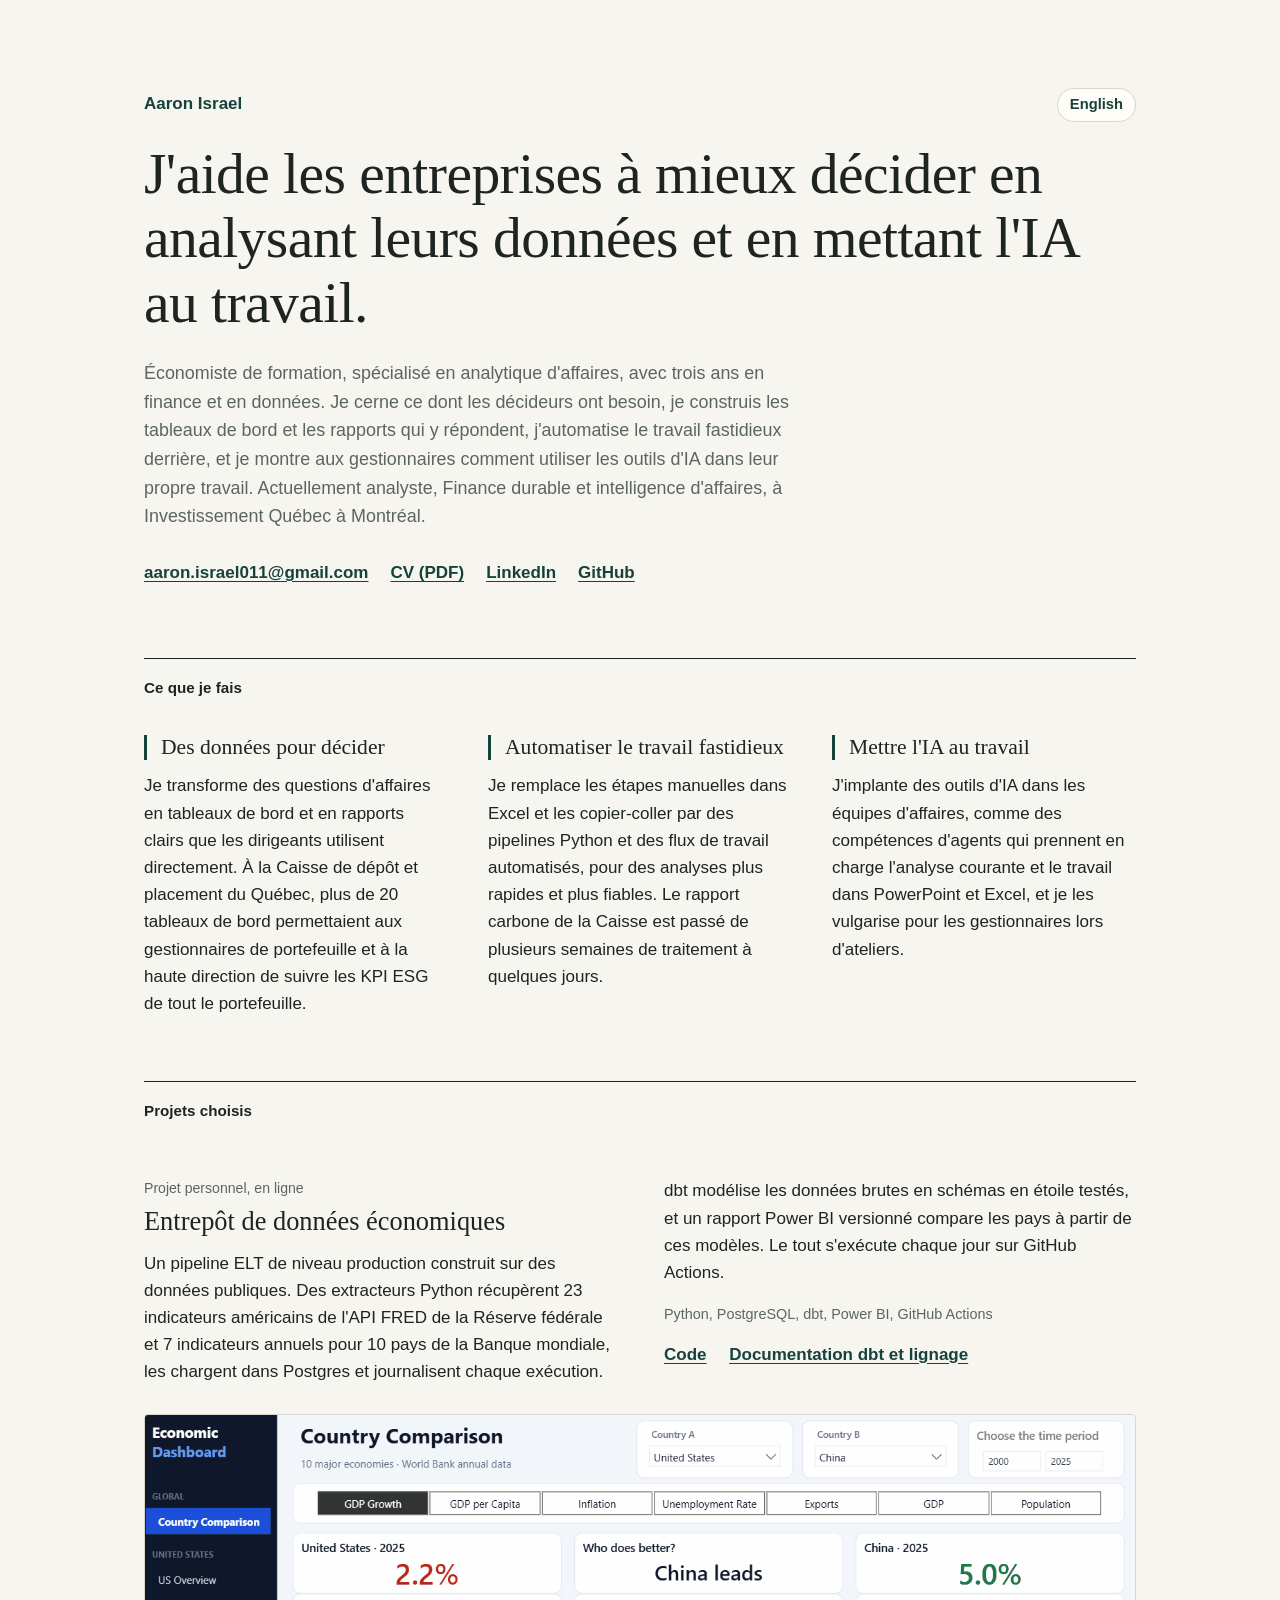
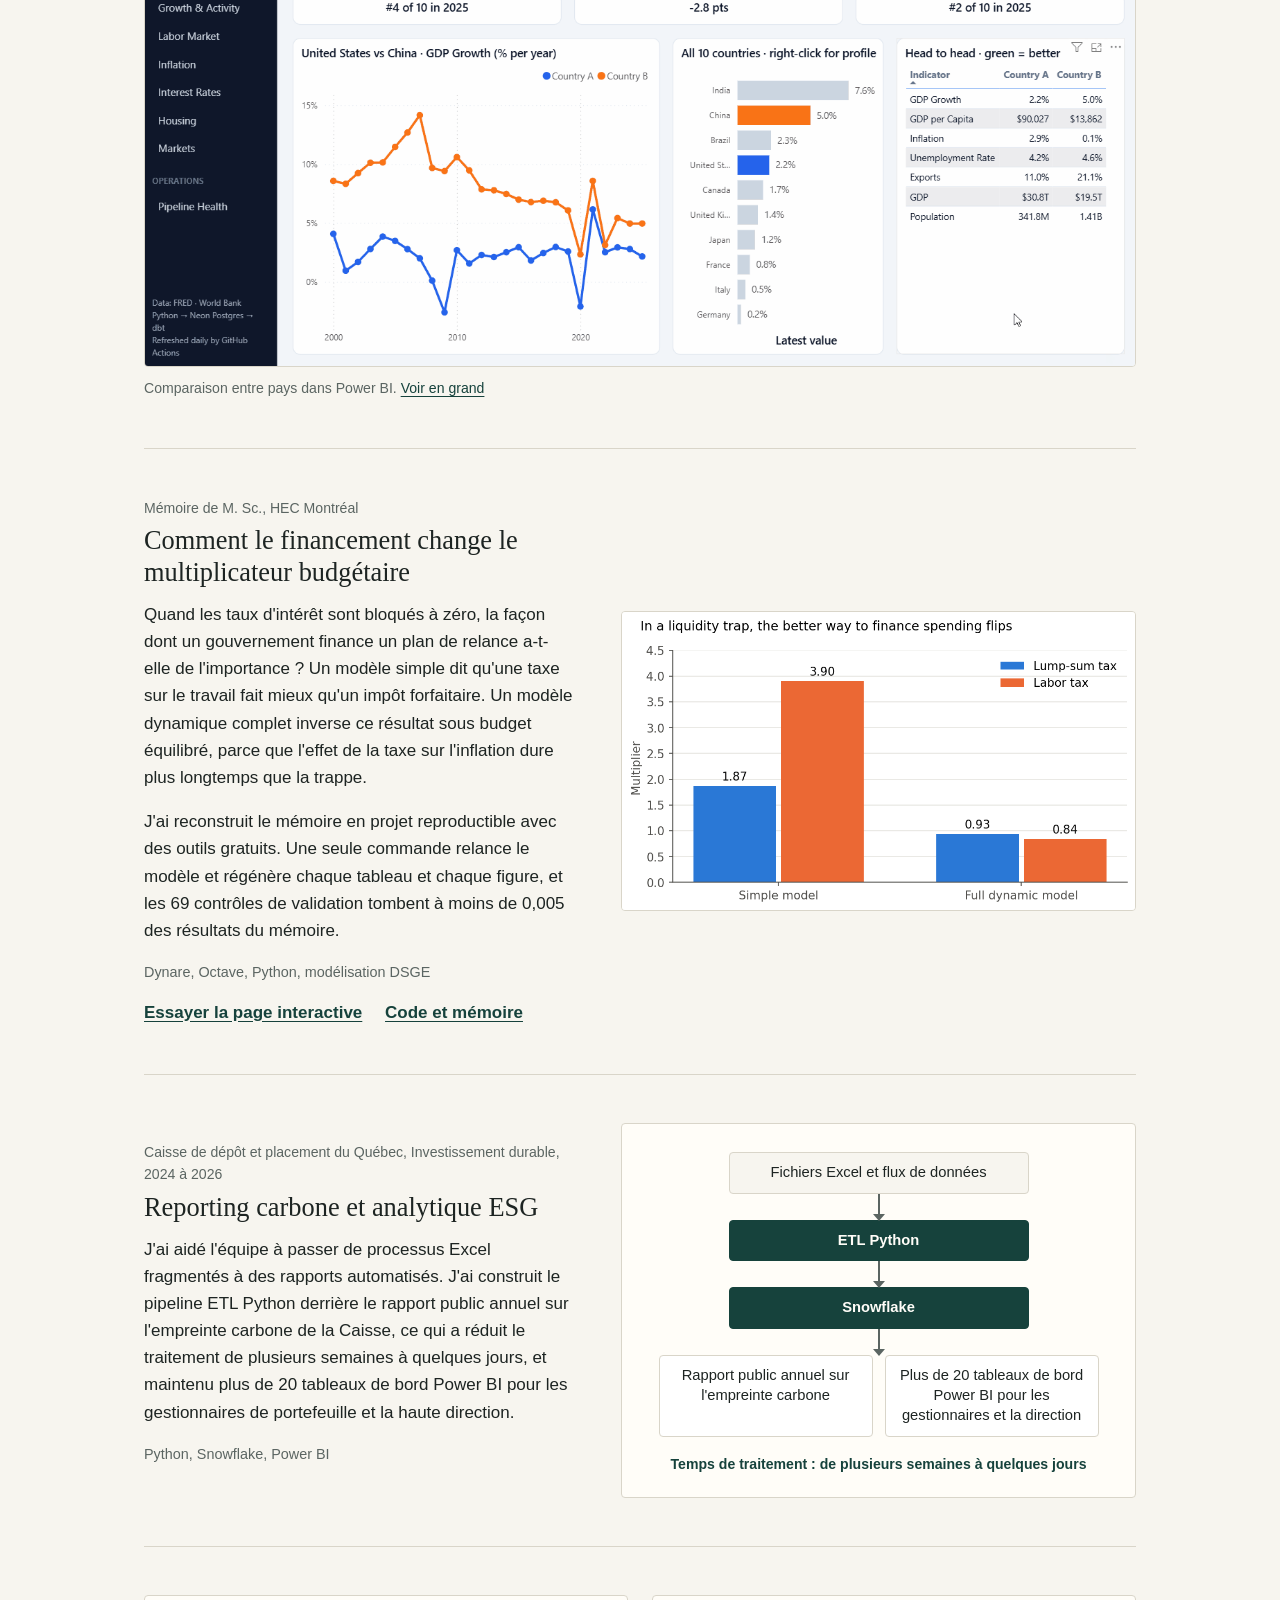
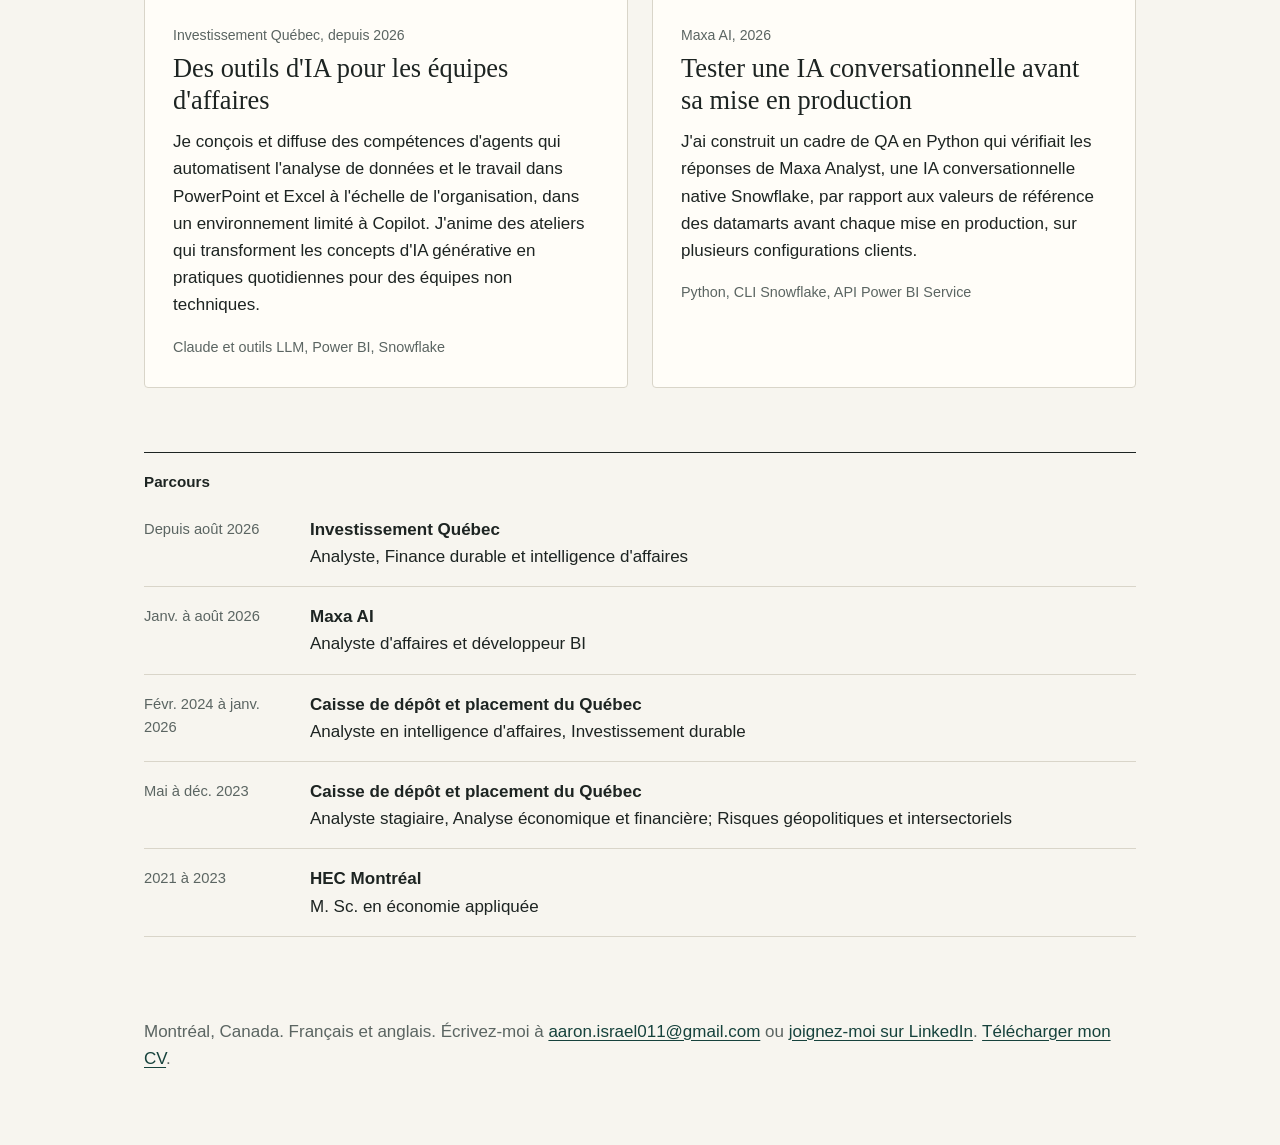
==== fr/index.html @ b69c8739 "Reposition site and apply portfolio feedback - New headline: better business decisions through data " ====
<!DOCTYPE html>
<html lang="fr-CA">
<head>
<meta charset="utf-8">
<meta name="viewport" content="width=device-width, initial-scale=1">
<title>Aaron Israel | Intelligence d'affaires, données et IA</title>
<meta name="description" content="J'aide les entreprises à mieux décider en analysant leurs données et en mettant l'IA au travail. Spécialiste en analytique d'affaires et économiste à Montréal.">
<link rel="canonical" href="https://aaron-analogical.github.io/fr/">
<link rel="alternate" hreflang="en" href="https://aaron-analogical.github.io/">
<link rel="alternate" hreflang="fr" href="https://aaron-analogical.github.io/fr/">
<link rel="icon" href="../favicon.svg" type="image/svg+xml">
<link rel="apple-touch-icon" href="../img/apple-touch-icon.png">
<meta property="og:type" content="website">
<meta property="og:url" content="https://aaron-analogical.github.io/fr/">
<meta property="og:title" content="Aaron Israel | Intelligence d'affaires, données et IA">
<meta property="og:description" content="J'aide les entreprises à mieux décider en analysant leurs données et en mettant l'IA au travail. Analytique d'affaires, automatisation et IA concrète, à Montréal.">
<meta property="og:image" content="https://aaron-analogical.github.io/img/og-image-fr.png">
<meta property="og:image:width" content="1200">
<meta property="og:image:height" content="630">
<meta property="og:locale" content="fr_CA">
<meta property="og:locale:alternate" content="en_CA">
<meta name="twitter:card" content="summary_large_image">
<link rel="stylesheet" href="../style.css">
</head>
<body>
<header class="hero wrap">
  <div class="topline">
    <p class="eyebrow">Aaron Israel</p>
    <a class="lang" href="../" hreflang="en" lang="en">English</a>
  </div>
  <h1>J'aide les entreprises à mieux décider en analysant leurs données et en mettant l'IA au travail.</h1>
  <p class="lede">Économiste de formation, spécialisé en analytique d'affaires, avec trois ans en finance et en données. Je cerne ce dont les décideurs ont besoin, je construis les tableaux de bord et les rapports qui y répondent, j'automatise le travail fastidieux derrière, et je montre aux gestionnaires comment utiliser les outils d'IA dans leur propre travail. Actuellement analyste, Finance durable et intelligence d'affaires, à Investissement Québec à Montréal.</p>
  <nav class="links" aria-label="Contact">
    <a href="mailto:aaron.israel011@gmail.com">aaron.israel011@gmail.com</a>
    <a href="../cv/Aaron_Israel_CV.pdf">CV (PDF)</a>
    <a href="https://www.linkedin.com/in/aaron-israel-89758313b">LinkedIn</a>
    <a href="https://github.com/Aaron-analogical">GitHub</a>
  </nav>
</header>

<main>
  <section class="wrap" aria-labelledby="offer">
    <h2 id="offer">Ce que je fais</h2>
    <div class="pillars">
      <div class="pillar">
        <h3>Des données pour décider</h3>
        <p>Je transforme des questions d'affaires en tableaux de bord et en rapports clairs que les dirigeants utilisent directement. À la Caisse de dépôt et placement du Québec, plus de 20 tableaux de bord permettaient aux gestionnaires de portefeuille et à la haute direction de suivre les KPI ESG de tout le portefeuille.</p>
      </div>
      <div class="pillar">
        <h3>Automatiser le travail fastidieux</h3>
        <p>Je remplace les étapes manuelles dans Excel et les copier-coller par des pipelines Python et des flux de travail automatisés, pour des analyses plus rapides et plus fiables. Le rapport carbone de la Caisse est passé de plusieurs semaines de traitement à quelques jours.</p>
      </div>
      <div class="pillar">
        <h3>Mettre l'IA au travail</h3>
        <p>J'implante des outils d'IA dans les équipes d'affaires, comme des compétences d'agents qui prennent en charge l'analyse courante et le travail dans PowerPoint et Excel, et je les vulgarise pour les gestionnaires lors d'ateliers.</p>
      </div>
    </div>
  </section>

  <section class="wrap" aria-labelledby="work">
    <h2 id="work">Projets choisis</h2>

    <article class="project wide">
      <div class="project-text">
        <div>
          <p class="kind">Projet personnel, en ligne</p>
          <h3>Entrepôt de données économiques</h3>
          <p>Un pipeline ELT de niveau production construit sur des données publiques. Des extracteurs Python récupèrent 23 indicateurs américains de l'API FRED de la Réserve fédérale et 7 indicateurs annuels pour 10 pays de la Banque mondiale, les chargent dans Postgres et journalisent chaque exécution.</p>
        </div>
        <div>
          <p>dbt modélise les données brutes en schémas en étoile testés, et un rapport Power BI versionné compare les pays à partir de ces modèles. Le tout s'exécute chaque jour sur GitHub Actions.</p>
          <p class="stack">Python, PostgreSQL, dbt, Power BI, GitHub Actions</p>
          <p class="actions"><a href="https://github.com/Aaron-analogical/economic-dashboard">Code</a> <a href="https://aaron-analogical.github.io/economic-dashboard/">Documentation dbt et lignage</a></p>
        </div>
      </div>
      <figure>
        <a href="../img/dashboard-demo.gif" class="zoom"><img src="../img/dashboard-demo.gif" alt="Rapport Power BI de comparaison entre pays : choisir deux pays et un indicateur met à jour les cartes, la tendance et le classement." loading="lazy" width="1428" height="796"></a>
        <figcaption>Comparaison entre pays dans Power BI. <a href="../img/dashboard-demo.gif">Voir en grand</a></figcaption>
      </figure>
    </article>

    <article class="project">
      <div class="project-text">
        <p class="kind">Mémoire de M. Sc., HEC Montréal</p>
        <h3>Comment le financement change le multiplicateur budgétaire</h3>
        <p>Quand les taux d'intérêt sont bloqués à zéro, la façon dont un gouvernement finance un plan de relance a-t-elle de l'importance ? Un modèle simple dit qu'une taxe sur le travail fait mieux qu'un impôt forfaitaire. Un modèle dynamique complet inverse ce résultat sous budget équilibré, parce que l'effet de la taxe sur l'inflation dure plus longtemps que la trappe.</p>
        <p>J'ai reconstruit le mémoire en projet reproductible avec des outils gratuits. Une seule commande relance le modèle et régénère chaque tableau et chaque figure, et les 69 contrôles de validation tombent à moins de 0,005 des résultats du mémoire.</p>
        <p class="stack">Dynare, Octave, Python, modélisation DSGE</p>
        <p class="actions"><a href="https://aaron-analogical.github.io/fiscal-multiplier-liquidity-trap/">Essayer la page interactive</a> <a href="https://github.com/Aaron-analogical/fiscal-multiplier-liquidity-trap">Code et mémoire</a></p>
      </div>
      <figure>
        <img src="../img/multiplier-headline.png" alt="Graphique comparant les multiplicateurs avec impôt forfaitaire et taxe sur le travail en trappe à liquidité : la meilleure option s'inverse entre le modèle simple et le modèle complet." loading="lazy">
      </figure>
    </article>

    <article class="project">
      <div class="project-text">
        <p class="kind">Caisse de dépôt et placement du Québec, Investissement durable, 2024 à 2026</p>
        <h3>Reporting carbone et analytique ESG</h3>
        <p>J'ai aidé l'équipe à passer de processus Excel fragmentés à des rapports automatisés. J'ai construit le pipeline ETL Python derrière le rapport public annuel sur l'empreinte carbone de la Caisse, ce qui a réduit le traitement de plusieurs semaines à quelques jours, et maintenu plus de 20 tableaux de bord Power BI pour les gestionnaires de portefeuille et la haute direction.</p>
        <p class="stack">Python, Snowflake, Power BI</p>
      </div>
      <figure class="flow" aria-label="Schéma : des fichiers Excel et des flux de données passent par un ETL Python vers Snowflake, qui alimente le rapport annuel sur l'empreinte carbone et plus de 20 tableaux de bord Power BI.">
        <div class="step">Fichiers Excel et flux de données</div>
        <div class="arrow" aria-hidden="true"></div>
        <div class="step strong">ETL Python</div>
        <div class="arrow" aria-hidden="true"></div>
        <div class="step strong">Snowflake</div>
        <div class="arrow split" aria-hidden="true"></div>
        <div class="outputs">
          <div class="step out">Rapport public annuel sur l'empreinte carbone</div>
          <div class="step out">Plus de 20 tableaux de bord Power BI pour les gestionnaires et la direction</div>
        </div>
        <figcaption>Temps de traitement : de plusieurs semaines à quelques jours</figcaption>
      </figure>
    </article>

    <div class="pair">
      <article class="note">
        <p class="kind">Investissement Québec, depuis 2026</p>
        <h3>Des outils d'IA pour les équipes d'affaires</h3>
        <p>Je conçois et diffuse des compétences d'agents qui automatisent l'analyse de données et le travail dans PowerPoint et Excel à l'échelle de l'organisation, dans un environnement limité à Copilot. J'anime des ateliers qui transforment les concepts d'IA générative en pratiques quotidiennes pour des équipes non techniques.</p>
        <p class="stack">Claude et outils LLM, Power BI, Snowflake</p>
      </article>
      <article class="note">
        <p class="kind">Maxa AI, 2026</p>
        <h3>Tester une IA conversationnelle avant sa mise en production</h3>
        <p>J'ai construit un cadre de QA en Python qui vérifiait les réponses de Maxa Analyst, une IA conversationnelle native Snowflake, par rapport aux valeurs de référence des datamarts avant chaque mise en production, sur plusieurs configurations clients.</p>
        <p class="stack">Python, CLI Snowflake, API Power BI Service</p>
      </article>
    </div>
  </section>

  <section class="wrap" aria-labelledby="path">
    <h2 id="path">Parcours</h2>
    <ol class="timeline">
      <li><span>Depuis août 2026</span><div><strong>Investissement Québec</strong><br>Analyste, Finance durable et intelligence d'affaires</div></li>
      <li><span>Janv. à août 2026</span><div><strong>Maxa AI</strong><br>Analyste d'affaires et développeur BI</div></li>
      <li><span>Févr. 2024 à janv. 2026</span><div><strong>Caisse de dépôt et placement du Québec</strong><br>Analyste en intelligence d'affaires, Investissement durable</div></li>
      <li><span>Mai à déc. 2023</span><div><strong>Caisse de dépôt et placement du Québec</strong><br>Analyste stagiaire, Analyse économique et financière; Risques géopolitiques et intersectoriels</div></li>
      <li><span>2021 à 2023</span><div><strong>HEC Montréal</strong><br>M. Sc. en économie appliquée</div></li>
    </ol>
  </section>
</main>

<footer class="wrap">
  <p>Montréal, Canada. Français et anglais. Écrivez-moi à <a href="mailto:aaron.israel011@gmail.com">aaron.israel011@gmail.com</a> ou <a href="https://www.linkedin.com/in/aaron-israel-89758313b">joignez-moi sur LinkedIn</a>. <a href="../cv/Aaron_Israel_CV.pdf">Télécharger mon CV</a>.</p>
</footer>
</body>
</html>
---- style.css ----
:root {
  --paper: #f7f5ef;
  --ink: #1d2422;
  --muted: #5b6562;
  --line: #d9d5c9;
  --accent: #16423c;
  --card: #fffdf8;
  --serif: Georgia, "Times New Roman", serif;
  --sans: "Segoe UI", -apple-system, BlinkMacSystemFont, Roboto, "Helvetica Neue", Arial, sans-serif;
}

* { box-sizing: border-box; }

html { -webkit-text-size-adjust: 100%; }

body {
  margin: 0;
  background: var(--paper);
  color: var(--ink);
  font: 17px/1.6 var(--sans);
}

.wrap {
  max-width: 1040px;
  margin: 0 auto;
  padding: 0 24px;
}

a {
  color: var(--accent);
  text-underline-offset: 3px;
}

a:hover { text-decoration-thickness: 2px; }

a:focus-visible {
  outline: 2px solid var(--accent);
  outline-offset: 3px;
}

/* Hero */
.hero { padding-top: 88px; padding-bottom: 72px; }

.topline {
  display: flex;
  justify-content: space-between;
  align-items: baseline;
  gap: 16px;
  margin-bottom: 20px;
}

.eyebrow {
  margin: 0;
  font-weight: 600;
  color: var(--accent);
}

.lang {
  font-size: 0.92rem;
  font-weight: 600;
  padding: 4px 12px;
  border: 1px solid var(--line);
  border-radius: 999px;
  text-decoration: none;
  background: var(--card);
}

.lang:hover { border-color: var(--accent); }

h1 {
  max-width: 17em;
  margin: 0 0 24px;
  font: 400 clamp(2.2rem, 5.4vw, 3.6rem)/1.12 var(--serif);
  letter-spacing: -0.01em;
}

.lede {
  max-width: 38em;
  margin: 0 0 28px;
  font-size: 1.12rem;
  color: var(--muted);
}

.links {
  display: flex;
  flex-wrap: wrap;
  gap: 8px 22px;
}

.links a { font-weight: 600; }

/* Sections */
section.wrap { padding-bottom: 64px; }

h2 {
  margin: 0 0 8px;
  padding-top: 18px;
  border-top: 1px solid var(--ink);
  font: 600 0.95rem/1.4 var(--sans);
}

h3 {
  margin: 0 0 12px;
  font: 400 1.65rem/1.2 var(--serif);
}

.kind {
  margin: 0 0 6px;
  font-size: 0.88rem;
  color: var(--muted);
}

.stack {
  font-size: 0.9rem;
  color: var(--muted);
}

.actions a { margin-right: 18px; font-weight: 600; white-space: nowrap; }

/* What I do */
.pillars {
  display: grid;
  grid-template-columns: repeat(3, 1fr);
  gap: 40px;
  padding-top: 28px;
}

.pillar h3 {
  font-size: 1.35rem;
  padding-left: 14px;
  border-left: 3px solid var(--accent);
}

.pillar p { margin: 0; color: var(--ink); }

/* Projects */
.project {
  display: grid;
  grid-template-columns: 5fr 6fr;
  gap: 48px;
  align-items: center;
  padding: 48px 0;
  border-bottom: 1px solid var(--line);
}

.project p { margin-top: 0; }

.project .actions { margin-bottom: 0; }

figure { margin: 0; }

figure img {
  display: block;
  width: 100%;
  height: auto;
  border: 1px solid var(--line);
  border-radius: 4px;
  background: #fff;
}

figcaption {
  margin-top: 10px;
  font-size: 0.88rem;
  color: var(--muted);
}

/* Wide project: text above, full-width figure below */
.project.wide {
  grid-template-columns: 1fr;
  gap: 28px;
}

.project.wide .project-text {
  display: grid;
  grid-template-columns: 1fr 1fr;
  gap: 48px;
}

.project.wide .project-text p:last-child { margin-bottom: 0; }

.zoom { display: block; cursor: zoom-in; }

/* Pipeline diagram */
.flow {
  display: flex;
  flex-direction: column;
  align-items: center;
  padding: 28px 24px 22px;
  background: var(--card);
  border: 1px solid var(--line);
  border-radius: 4px;
}

.step {
  width: 100%;
  max-width: 300px;
  padding: 10px 14px;
  border: 1px solid var(--line);
  border-radius: 4px;
  background: var(--paper);
  text-align: center;
  font-size: 0.92rem;
  line-height: 1.35;
}

.step.strong {
  background: var(--accent);
  border-color: var(--accent);
  color: var(--card);
  font-weight: 600;
}

.arrow {
  position: relative;
  width: 2px;
  height: 26px;
  background: var(--muted);
}

.arrow::after {
  content: "";
  position: absolute;
  bottom: -1px;
  left: -5px;
  border: 6px solid transparent;
  border-top: 7px solid var(--muted);
  border-bottom: 0;
}

.outputs {
  display: grid;
  grid-template-columns: 1fr 1fr;
  gap: 12px;
  width: 100%;
  max-width: 440px;
}

.step.out { max-width: none; background: #fff; }

.flow figcaption {
  margin-top: 16px;
  font-weight: 600;
  color: var(--accent);
}

/* Experience notes */
.pair {
  display: grid;
  grid-template-columns: 1fr 1fr;
  gap: 24px;
  padding-top: 48px;
}

.note {
  padding: 28px;
  background: var(--card);
  border: 1px solid var(--line);
  border-radius: 4px;
}

.note p { margin-top: 0; }

.note .stack { margin-bottom: 0; }

/* Timeline */
.timeline {
  margin: 0;
  padding: 0;
  list-style: none;
}

.timeline li {
  display: grid;
  grid-template-columns: 150px 1fr;
  gap: 16px;
  padding: 16px 0;
  border-bottom: 1px solid var(--line);
}

.timeline span { color: var(--muted); font-size: 0.92rem; padding-top: 2px; }

footer.wrap {
  padding-bottom: 56px;
  color: var(--muted);
}

@media (max-width: 800px) {
  .hero { padding-top: 56px; padding-bottom: 48px; }
  .project { grid-template-columns: 1fr; gap: 24px; padding: 36px 0; }
  .project figure { order: -1; }
  .pillars { grid-template-columns: 1fr; gap: 28px; }
  .project.wide .project-text { grid-template-columns: 1fr; gap: 0; }
  .project.wide .project-text > div:first-child p:last-child { margin-bottom: 1em; }
  .pair { grid-template-columns: 1fr; padding-top: 36px; }
  .timeline li { grid-template-columns: 1fr; gap: 2px; }
}

@media (max-width: 480px) {
  .wrap { padding-left: 16px; padding-right: 16px; }
  .note { padding: 22px 18px; }
  .outputs { grid-template-columns: 1fr; }
  .links a[href^="mailto"] { overflow-wrap: anywhere; }
}
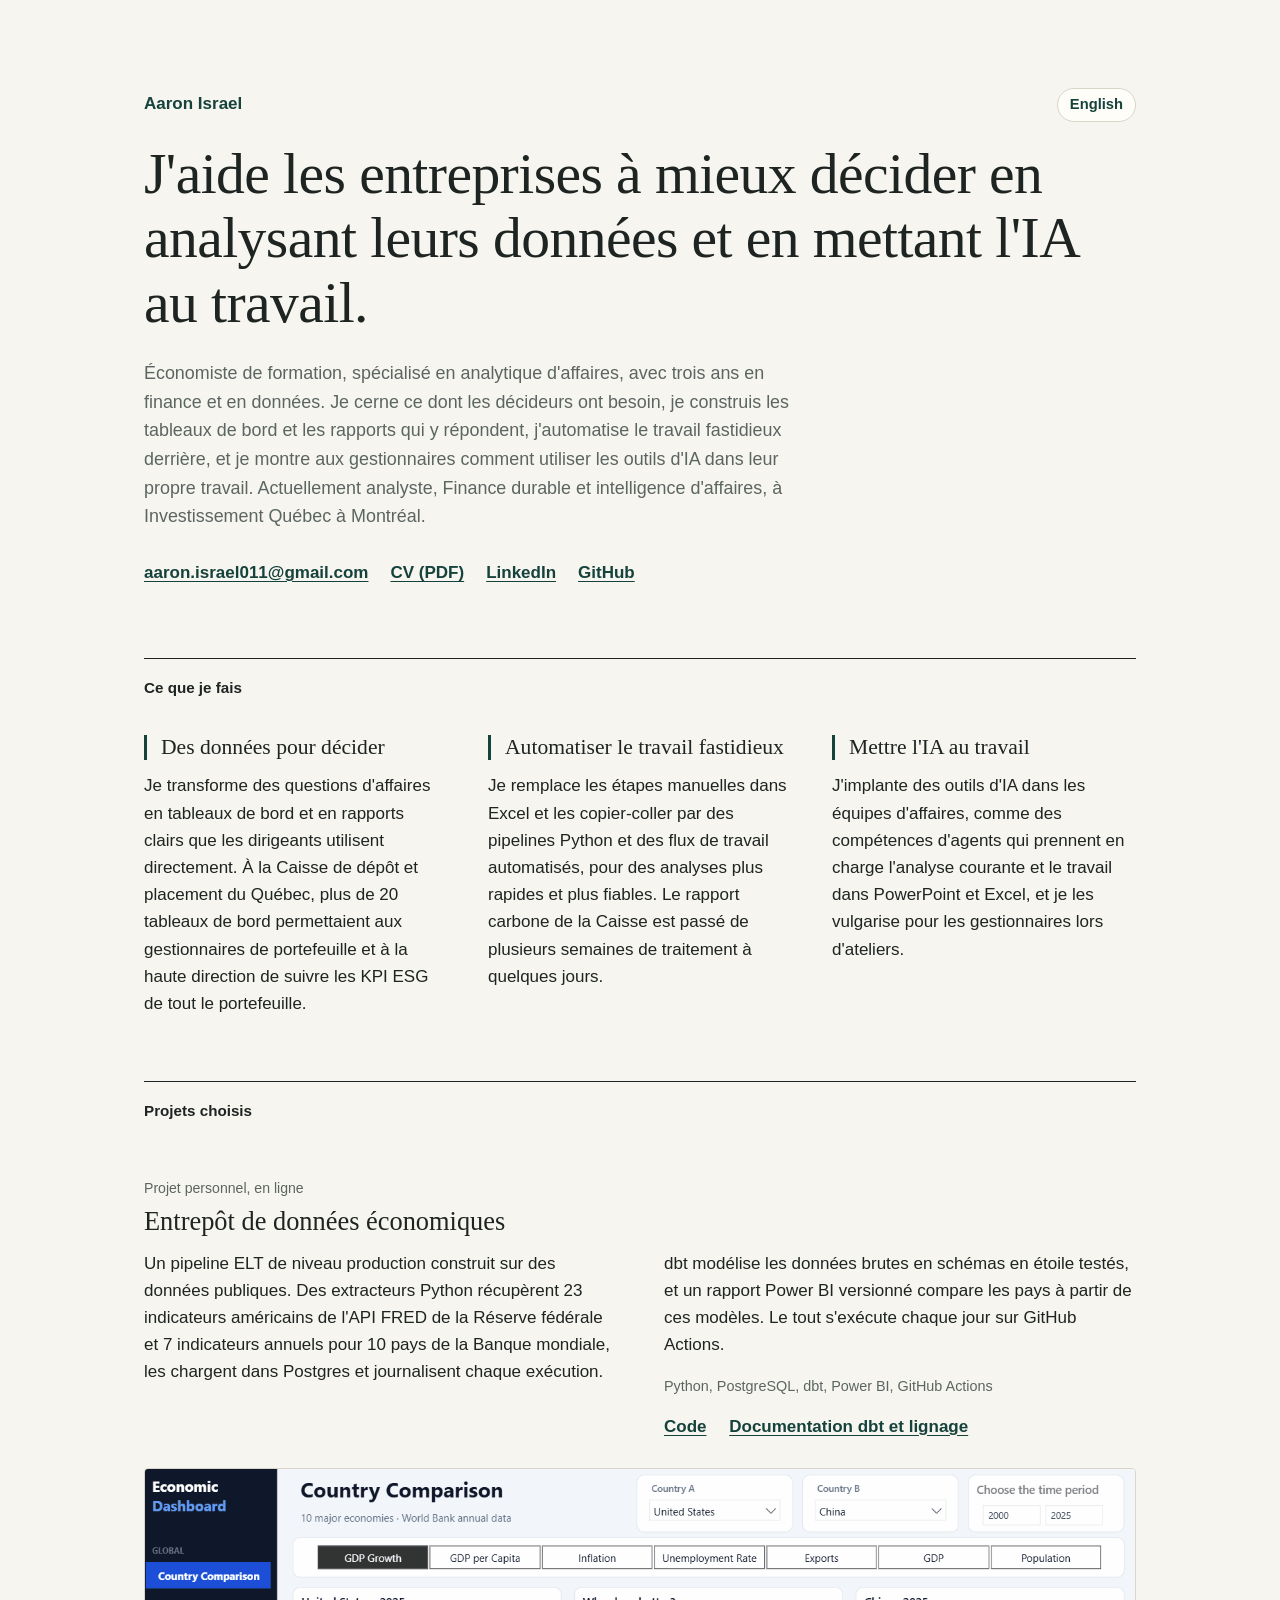
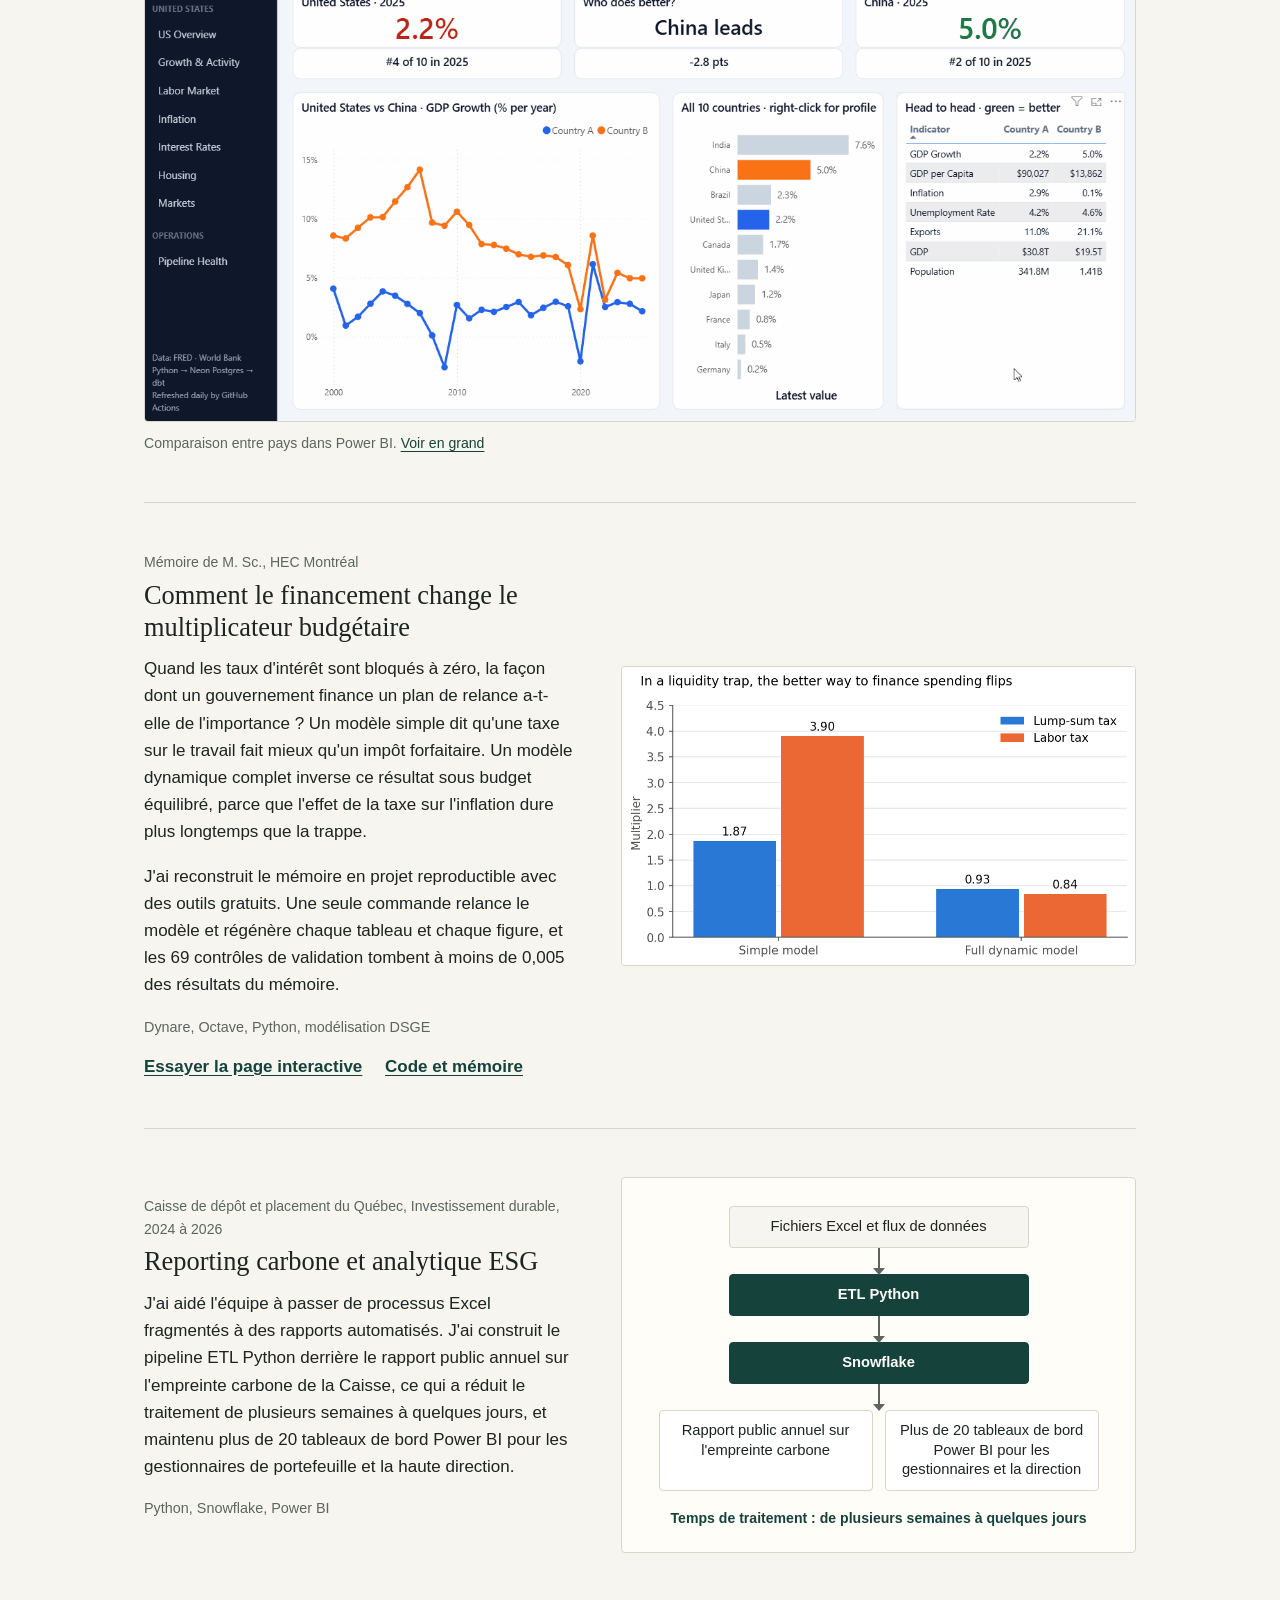
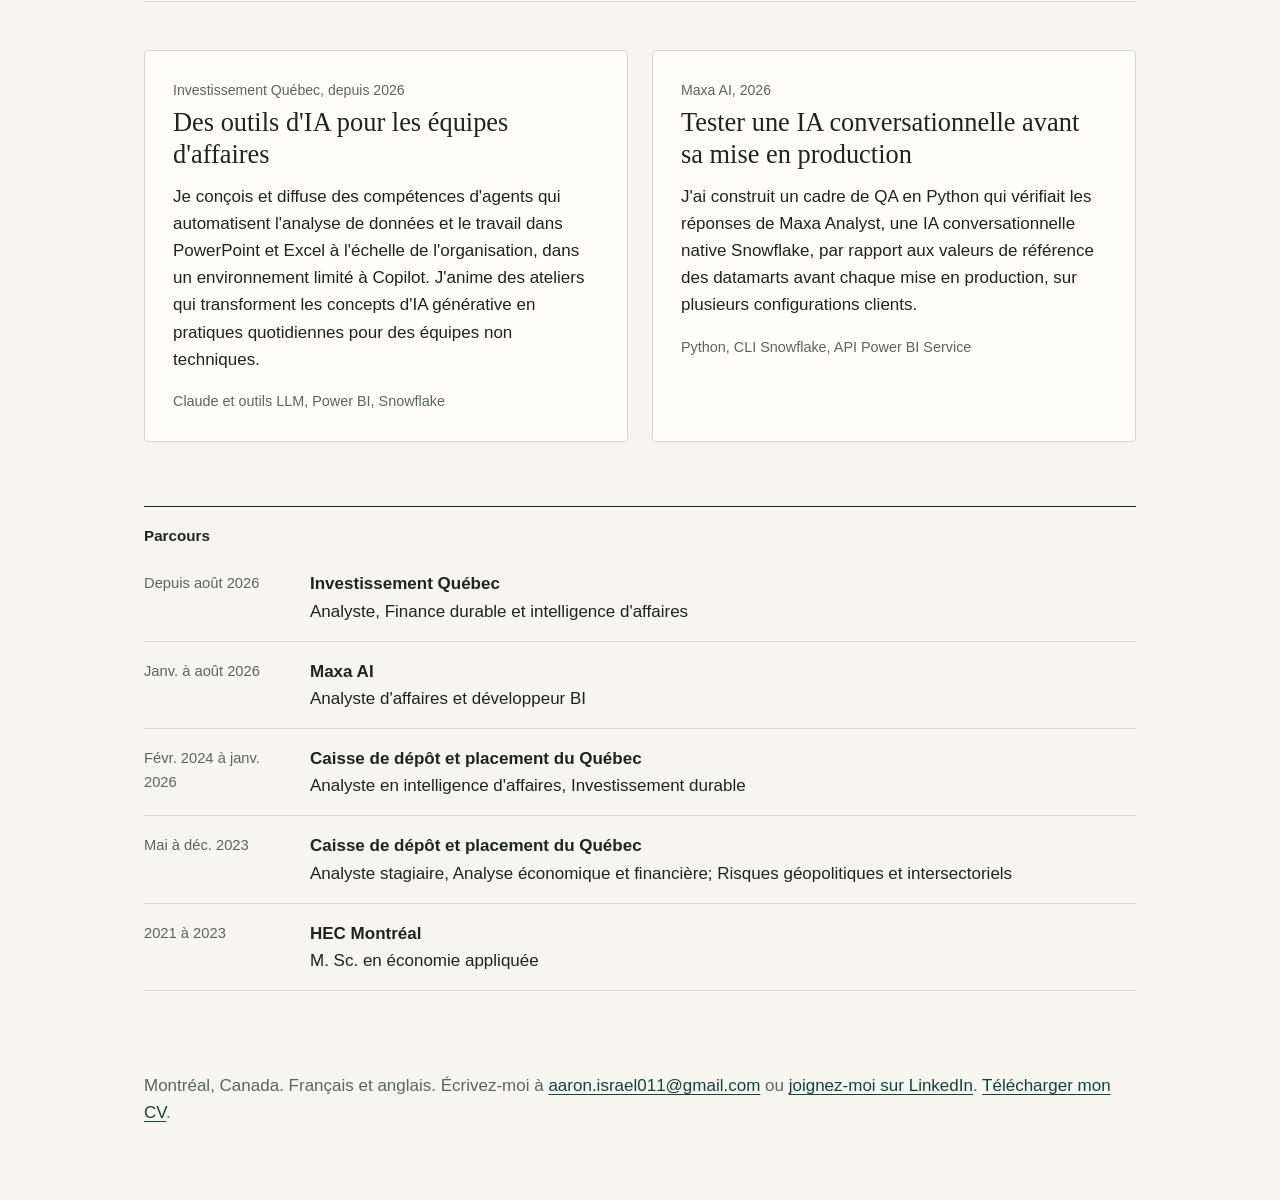
==== commit 49f68c78: "Align project card text columns under a shared title Co-Authored-By: Claude Opus 5.5 <noreply@anthro" ====
--- a/fr/index.html
+++ b/fr/index.html
@@ -62,9 +62,11 @@
 
     <article class="project wide">
       <div class="project-text">
-        <div>
+        <div class="project-head">
           <p class="kind">Projet personnel, en ligne</p>
           <h3>Entrepôt de données économiques</h3>
+        </div>
+        <div>
           <p>Un pipeline ELT de niveau production construit sur des données publiques. Des extracteurs Python récupèrent 23 indicateurs américains de l'API FRED de la Réserve fédérale et 7 indicateurs annuels pour 10 pays de la Banque mondiale, les chargent dans Postgres et journalisent chaque exécution.</p>
         </div>
         <div>
--- a/style.css
+++ b/style.css
@@ -173,8 +173,10 @@
 .project.wide .project-text {
   display: grid;
   grid-template-columns: 1fr 1fr;
-  gap: 48px;
-}
+  gap: 0 48px;
+}
+
+.project.wide .project-head { grid-column: 1 / -1; }
 
 .project.wide .project-text p:last-child { margin-bottom: 0; }
 
@@ -290,7 +292,7 @@
   .project figure { order: -1; }
   .pillars { grid-template-columns: 1fr; gap: 28px; }
   .project.wide .project-text { grid-template-columns: 1fr; gap: 0; }
-  .project.wide .project-text > div:first-child p:last-child { margin-bottom: 1em; }
+  .project.wide .project-text > div:nth-child(2) p:last-child { margin-bottom: 1em; }
   .pair { grid-template-columns: 1fr; padding-top: 36px; }
   .timeline li { grid-template-columns: 1fr; gap: 2px; }
 }
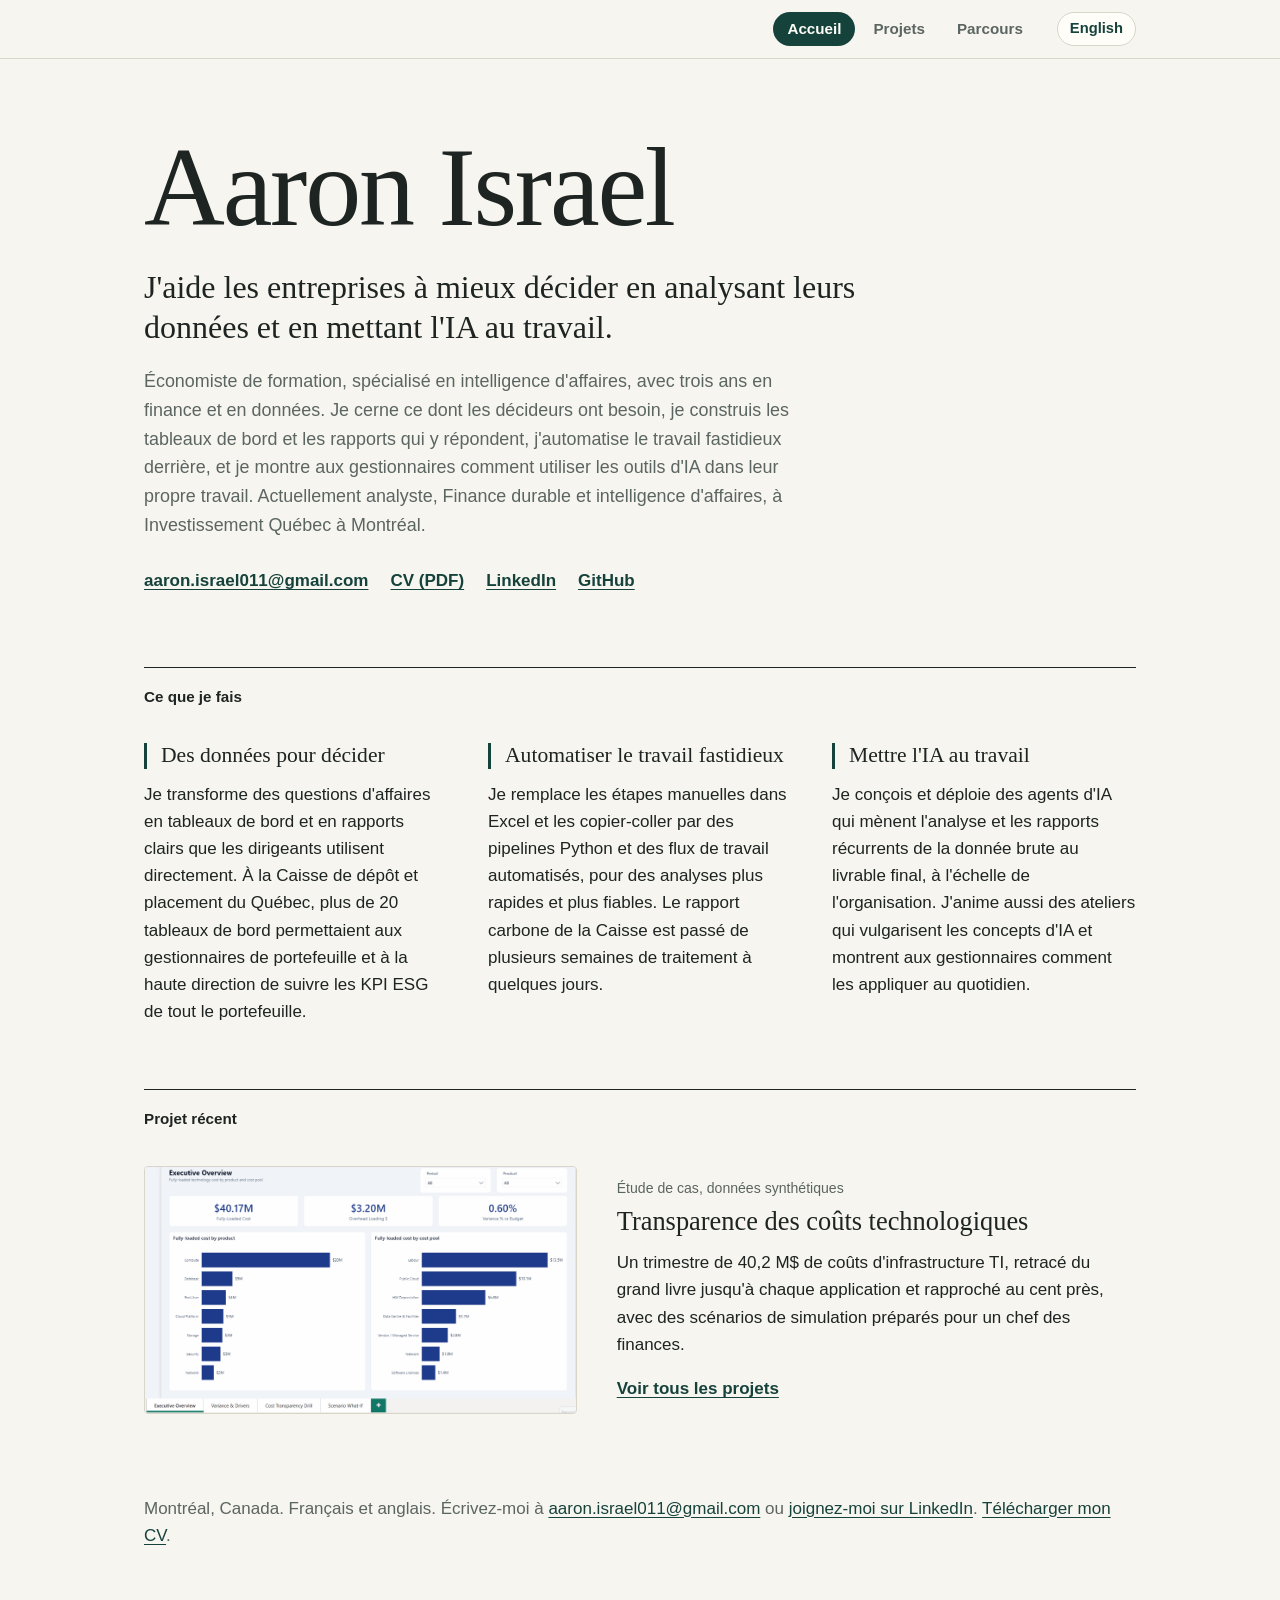
==== commit c775e731: "Add tabbed sections, larger name and cost transparency project - Split the single page into Home, Wo" ====
--- a/fr/index.html
+++ b/fr/index.html
@@ -4,7 +4,7 @@
 <meta charset="utf-8">
 <meta name="viewport" content="width=device-width, initial-scale=1">
 <title>Aaron Israel | Intelligence d'affaires, données et IA</title>
-<meta name="description" content="J'aide les entreprises à mieux décider en analysant leurs données et en mettant l'IA au travail. Spécialiste en analytique d'affaires et économiste à Montréal.">
+<meta name="description" content="J'aide les entreprises à mieux décider en analysant leurs données et en mettant l'IA au travail. Spécialiste en intelligence d'affaires et économiste à Montréal.">
 <link rel="canonical" href="https://aaron-analogical.github.io/fr/">
 <link rel="alternate" hreflang="en" href="https://aaron-analogical.github.io/">
 <link rel="alternate" hreflang="fr" href="https://aaron-analogical.github.io/fr/">
@@ -13,136 +13,197 @@
 <meta property="og:type" content="website">
 <meta property="og:url" content="https://aaron-analogical.github.io/fr/">
 <meta property="og:title" content="Aaron Israel | Intelligence d'affaires, données et IA">
-<meta property="og:description" content="J'aide les entreprises à mieux décider en analysant leurs données et en mettant l'IA au travail. Analytique d'affaires, automatisation et IA concrète, à Montréal.">
+<meta property="og:description" content="J'aide les entreprises à mieux décider en analysant leurs données et en mettant l'IA au travail. Intelligence d'affaires, automatisation et IA concrète, à Montréal.">
 <meta property="og:image" content="https://aaron-analogical.github.io/img/og-image-fr.png">
 <meta property="og:image:width" content="1200">
 <meta property="og:image:height" content="630">
 <meta property="og:locale" content="fr_CA">
 <meta property="og:locale:alternate" content="en_CA">
 <meta name="twitter:card" content="summary_large_image">
-<link rel="stylesheet" href="../style.css">
+<link rel="stylesheet" href="../style.css?v=6">
+<script src="../tabs.js?v=1"></script>
 </head>
 <body>
-<header class="hero wrap">
-  <div class="topline">
-    <p class="eyebrow">Aaron Israel</p>
-    <a class="lang" href="../" hreflang="en" lang="en">English</a>
-  </div>
-  <h1>J'aide les entreprises à mieux décider en analysant leurs données et en mettant l'IA au travail.</h1>
-  <p class="lede">Économiste de formation, spécialisé en analytique d'affaires, avec trois ans en finance et en données. Je cerne ce dont les décideurs ont besoin, je construis les tableaux de bord et les rapports qui y répondent, j'automatise le travail fastidieux derrière, et je montre aux gestionnaires comment utiliser les outils d'IA dans leur propre travail. Actuellement analyste, Finance durable et intelligence d'affaires, à Investissement Québec à Montréal.</p>
-  <nav class="links" aria-label="Contact">
-    <a href="mailto:aaron.israel011@gmail.com">aaron.israel011@gmail.com</a>
-    <a href="../cv/Aaron_Israel_CV.pdf">CV (PDF)</a>
-    <a href="https://www.linkedin.com/in/aaron-israel-89758313b">LinkedIn</a>
-    <a href="https://github.com/Aaron-analogical">GitHub</a>
-  </nav>
+<header class="site">
+  <div class="wrap">
+    <a class="brand" href="#home">Aaron Israel</a>
+    <nav class="tabs" aria-label="Sections">
+      <a href="#home">Accueil</a>
+      <a href="#work">Projets</a>
+      <a href="#background">Parcours</a>
+    </nav>
+    <a class="lang" href="../" data-base="../" hreflang="en" lang="en">English</a>
+  </div>
 </header>
 
 <main>
-  <section class="wrap" aria-labelledby="offer">
-    <h2 id="offer">Ce que je fais</h2>
-    <div class="pillars">
-      <div class="pillar">
-        <h3>Des données pour décider</h3>
-        <p>Je transforme des questions d'affaires en tableaux de bord et en rapports clairs que les dirigeants utilisent directement. À la Caisse de dépôt et placement du Québec, plus de 20 tableaux de bord permettaient aux gestionnaires de portefeuille et à la haute direction de suivre les KPI ESG de tout le portefeuille.</p>
+  <div class="panel" id="home" tabindex="-1">
+    <div class="hero wrap">
+      <h1>Aaron Israel</h1>
+      <p class="tagline">J'aide les entreprises à mieux décider en analysant leurs données et en mettant l'IA au travail.</p>
+      <p class="lede">Économiste de formation, spécialisé en intelligence d'affaires, avec trois ans en finance et en données. Je cerne ce dont les décideurs ont besoin, je construis les tableaux de bord et les rapports qui y répondent, j'automatise le travail fastidieux derrière, et je montre aux gestionnaires comment utiliser les outils d'IA dans leur propre travail. Actuellement analyste, Finance durable et intelligence d'affaires, à Investissement Québec à Montréal.</p>
+      <nav class="links" aria-label="Contact">
+        <a href="mailto:aaron.israel011@gmail.com">aaron.israel011@gmail.com</a>
+        <a href="../cv/Aaron_Israel_CV.pdf">CV (PDF)</a>
+        <a href="https://www.linkedin.com/in/aaron-israel-89758313b">LinkedIn</a>
+        <a href="https://github.com/Aaron-analogical">GitHub</a>
+      </nav>
+    </div>
+
+    <section class="wrap" aria-labelledby="offer">
+      <h2 id="offer">Ce que je fais</h2>
+      <div class="pillars">
+        <div class="pillar">
+          <h3>Des données pour décider</h3>
+          <p>Je transforme des questions d'affaires en tableaux de bord et en rapports clairs que les dirigeants utilisent directement. À la Caisse de dépôt et placement du Québec, plus de 20 tableaux de bord permettaient aux gestionnaires de portefeuille et à la haute direction de suivre les KPI ESG de tout le portefeuille.</p>
+        </div>
+        <div class="pillar">
+          <h3>Automatiser le travail fastidieux</h3>
+          <p>Je remplace les étapes manuelles dans Excel et les copier-coller par des pipelines Python et des flux de travail automatisés, pour des analyses plus rapides et plus fiables. Le rapport carbone de la Caisse est passé de plusieurs semaines de traitement à quelques jours.</p>
+        </div>
+        <div class="pillar">
+          <h3>Mettre l'IA au travail</h3>
+          <p>Je conçois et déploie des agents d'IA qui mènent l'analyse et les rapports récurrents de la donnée brute au livrable final, à l'échelle de l'organisation. J'anime aussi des ateliers qui vulgarisent les concepts d'IA et montrent aux gestionnaires comment les appliquer au quotidien.</p>
+        </div>
       </div>
-      <div class="pillar">
-        <h3>Automatiser le travail fastidieux</h3>
-        <p>Je remplace les étapes manuelles dans Excel et les copier-coller par des pipelines Python et des flux de travail automatisés, pour des analyses plus rapides et plus fiables. Le rapport carbone de la Caisse est passé de plusieurs semaines de traitement à quelques jours.</p>
+    </section>
+
+    <section class="wrap" aria-labelledby="latest">
+      <h2 id="latest">Projet récent</h2>
+      <article class="teaser">
+        <figure>
+          <a href="#work"><img src="../img/tech-cost-thumb.png" alt="Vue d'ensemble Power BI : 40,17 M$ de coût technologique tout compris, réparti par produit et par catégorie de coûts." width="1000" height="571"></a>
+        </figure>
+        <div>
+          <p class="kind">Étude de cas, données synthétiques</p>
+          <h3>Transparence des coûts technologiques</h3>
+          <p>Un trimestre de 40,2 M$ de coûts d'infrastructure TI, retracé du grand livre jusqu'à chaque application et rapproché au cent près, avec des scénarios de simulation préparés pour un chef des finances.</p>
+          <p class="actions"><a href="#work">Voir tous les projets</a></p>
+        </div>
+      </article>
+    </section>
+  </div>
+
+  <div class="panel" id="work" tabindex="-1">
+    <section class="wrap" aria-labelledby="work-title">
+      <h2 id="work-title">Projets, code ouvert</h2>
+      <p class="section-note">Le code, les données et les méthodes sont publics : vous pouvez vérifier le travail vous-même.</p>
+
+      <article class="project wide">
+        <div class="project-text">
+          <div class="project-head">
+            <p class="kind">Étude de cas, données synthétiques</p>
+            <h3>Transparence des coûts technologiques</h3>
+          </div>
+          <div>
+            <p>Les responsables d'affaires voyaient un seul coût TI tout compris, sans savoir ce qui le composait ni qui le consommait. J'ai retracé un trimestre de 40,2 M$ de coûts d'infrastructure, du grand livre jusqu'aux produits et aux applications, par une allocation fondée sur des inducteurs de coûts en SQL Snowflake, rapprochée au cent près.</p>
+          </div>
+          <div>
+            <p>Un rapport Power BI permet à un chef des finances de descendre du produit à l'application et d'actionner deux curseurs de simulation : une hausse de prix des fournisseurs (<span class="nw">+204 k$</span>, certaine) et une migration infonuagique dont l'effet va de <span class="nw">−101 k$</span> à <span class="nw">+606 k$</span> selon les hypothèses. L'entreprise est fictive et les données sont synthétiques.</p>
+            <p class="stack">SQL Snowflake, Power BI (DAX, PBIP), DuckDB, Python</p>
+            <p class="actions"><a href="https://github.com/Aaron-analogical/tech-cost-transparency">Code</a> <a href="https://github.com/Aaron-analogical/tech-cost-transparency/blob/main/presentation/Meridian_Case_Study_Presentation.pdf">Présentation (PDF, en anglais)</a> <a href="https://aaron-analogical.github.io/tech-cost-transparency/03_powerbi/C_Dashboard_Wireframes.html">Maquettes du tableau de bord</a></p>
+          </div>
+        </div>
+        <figure>
+          <a href="../img/tech-cost-demo.gif" class="zoom"><img src="../img/tech-cost-demo.gif" alt="Rapport Power BI : filtrer par produit, descendre du produit à l'application et actionner les curseurs de simulation." loading="lazy" width="1381" height="788"></a>
+          <figcaption>Rapport Power BI sur la transparence des coûts. <a href="../img/tech-cost-demo.gif">Voir en grand</a></figcaption>
+        </figure>
+      </article>
+
+      <article class="project wide">
+        <div class="project-text">
+          <div class="project-head">
+            <p class="kind">Projet personnel, en ligne</p>
+            <h3>Entrepôt de données économiques</h3>
+          </div>
+          <div>
+            <p>Un pipeline ELT de niveau production construit sur des données publiques. Des extracteurs Python récupèrent 23 indicateurs américains de l'API FRED de la Réserve fédérale et 7 indicateurs annuels pour 10 pays de la Banque mondiale, les chargent dans Postgres et journalisent chaque exécution.</p>
+          </div>
+          <div>
+            <p>dbt modélise les données brutes en schémas en étoile testés, et un rapport Power BI versionné compare les pays à partir de ces modèles. Le tout s'exécute chaque jour sur GitHub Actions.</p>
+            <p class="stack">Python, PostgreSQL, dbt, Power BI, GitHub Actions</p>
+            <p class="actions"><a href="https://github.com/Aaron-analogical/economic-dashboard">Code</a> <a href="https://aaron-analogical.github.io/economic-dashboard/">Documentation dbt et lignage</a></p>
+          </div>
+        </div>
+        <figure>
+          <a href="../img/dashboard-demo.gif" class="zoom"><img src="../img/dashboard-demo.gif" alt="Rapport Power BI de comparaison entre pays : choisir deux pays et un indicateur met à jour les cartes, la tendance et le classement." loading="lazy" width="1428" height="796"></a>
+          <figcaption>Comparaison entre pays dans Power BI. <a href="../img/dashboard-demo.gif">Voir en grand</a></figcaption>
+        </figure>
+      </article>
+
+      <article class="project">
+        <div class="project-text">
+          <p class="kind">Mémoire de M. Sc., HEC Montréal</p>
+          <h3>Comment le financement change le multiplicateur budgétaire</h3>
+          <p>Quand les taux d'intérêt sont bloqués à zéro, la façon dont un gouvernement finance un plan de relance a-t-elle de l'importance ? Un modèle simple dit qu'une taxe sur le travail fait mieux qu'un impôt forfaitaire. Un modèle dynamique complet inverse ce résultat sous budget équilibré, parce que l'effet de la taxe sur l'inflation dure plus longtemps que la trappe.</p>
+          <p>J'ai reconstruit le mémoire en projet reproductible avec des outils gratuits. Une seule commande relance le modèle et régénère chaque tableau et chaque figure, et les 69 contrôles de validation tombent à moins de 0,005 des résultats du mémoire.</p>
+          <p class="stack">Dynare, Octave, Python, modélisation DSGE</p>
+          <p class="actions"><a href="https://aaron-analogical.github.io/fiscal-multiplier-liquidity-trap/">Essayer la page interactive</a> <a href="https://github.com/Aaron-analogical/fiscal-multiplier-liquidity-trap">Code et mémoire</a></p>
+        </div>
+        <figure>
+          <img src="../img/multiplier-headline.png" alt="Graphique comparant les multiplicateurs avec impôt forfaitaire et taxe sur le travail en trappe à liquidité : la meilleure option s'inverse entre le modèle simple et le modèle complet." loading="lazy">
+        </figure>
+      </article>
+
+    </section>
+
+    <section class="wrap" aria-labelledby="experience">
+      <h2 id="experience">Expérience professionnelle</h2>
+      <p class="section-note">Travail réalisé pour des employeurs. Le code et les données leur appartiennent et ne sont pas publics.</p>
+
+      <article class="project">
+        <div class="project-text">
+          <p class="kind">Caisse de dépôt et placement du Québec, Investissement durable, 2024 à 2026</p>
+          <h3>Reporting carbone et analytique ESG</h3>
+          <p>J'ai aidé l'équipe à passer de processus Excel fragmentés à des rapports automatisés. J'ai construit le pipeline ETL Python derrière le rapport public annuel sur l'empreinte carbone de la Caisse, ce qui a réduit le traitement de plusieurs semaines à quelques jours, et maintenu plus de 20 tableaux de bord Power BI pour les gestionnaires de portefeuille et la haute direction.</p>
+          <p class="stack">Python, Snowflake, Power BI</p>
+        </div>
+        <figure class="flow" aria-label="Schéma : des fichiers Excel et des flux de données passent par un ETL Python vers Snowflake, qui alimente le rapport annuel sur l'empreinte carbone et plus de 20 tableaux de bord Power BI.">
+          <div class="step">Fichiers Excel et flux de données</div>
+          <div class="arrow" aria-hidden="true"></div>
+          <div class="step strong">ETL Python</div>
+          <div class="arrow" aria-hidden="true"></div>
+          <div class="step strong">Snowflake</div>
+          <div class="arrow split" aria-hidden="true"></div>
+          <div class="outputs">
+            <div class="step out">Rapport public annuel sur l'empreinte carbone</div>
+            <div class="step out">Plus de 20 tableaux de bord Power BI pour les gestionnaires et la direction</div>
+          </div>
+          <figcaption>Temps de traitement : de plusieurs semaines à quelques jours</figcaption>
+        </figure>
+      </article>
+
+      <div class="pair">
+        <article class="note">
+          <p class="kind">Investissement Québec, depuis 2026</p>
+          <h3>Des outils d'IA pour les équipes d'affaires</h3>
+          <p>Je conçois et déploie des agents d'IA qui automatisent l'analyse de données et les rapports récurrents à l'échelle de l'organisation, dans un environnement limité à Copilot. J'anime des ateliers qui transforment les concepts d'IA générative en pratiques quotidiennes pour des équipes non techniques.</p>
+          <p class="stack">Claude et outils LLM, Power BI, Snowflake</p>
+        </article>
+        <article class="note">
+          <p class="kind">Maxa AI, 2026</p>
+          <h3>Tester une IA conversationnelle avant sa mise en production</h3>
+          <p>J'ai construit un cadre de QA en Python qui vérifiait les réponses de Maxa Analyst, une IA conversationnelle native Snowflake, par rapport aux valeurs de référence des datamarts avant chaque mise en production, sur plusieurs configurations clients.</p>
+          <p class="stack">Python, CLI Snowflake, API Power BI Service</p>
+        </article>
       </div>
-      <div class="pillar">
-        <h3>Mettre l'IA au travail</h3>
-        <p>J'implante des outils d'IA dans les équipes d'affaires, comme des compétences d'agents qui prennent en charge l'analyse courante et le travail dans PowerPoint et Excel, et je les vulgarise pour les gestionnaires lors d'ateliers.</p>
-      </div>
-    </div>
-  </section>
-
-  <section class="wrap" aria-labelledby="work">
-    <h2 id="work">Projets choisis</h2>
-
-    <article class="project wide">
-      <div class="project-text">
-        <div class="project-head">
-          <p class="kind">Projet personnel, en ligne</p>
-          <h3>Entrepôt de données économiques</h3>
-        </div>
-        <div>
-          <p>Un pipeline ELT de niveau production construit sur des données publiques. Des extracteurs Python récupèrent 23 indicateurs américains de l'API FRED de la Réserve fédérale et 7 indicateurs annuels pour 10 pays de la Banque mondiale, les chargent dans Postgres et journalisent chaque exécution.</p>
-        </div>
-        <div>
-          <p>dbt modélise les données brutes en schémas en étoile testés, et un rapport Power BI versionné compare les pays à partir de ces modèles. Le tout s'exécute chaque jour sur GitHub Actions.</p>
-          <p class="stack">Python, PostgreSQL, dbt, Power BI, GitHub Actions</p>
-          <p class="actions"><a href="https://github.com/Aaron-analogical/economic-dashboard">Code</a> <a href="https://aaron-analogical.github.io/economic-dashboard/">Documentation dbt et lignage</a></p>
-        </div>
-      </div>
-      <figure>
-        <a href="../img/dashboard-demo.gif" class="zoom"><img src="../img/dashboard-demo.gif" alt="Rapport Power BI de comparaison entre pays : choisir deux pays et un indicateur met à jour les cartes, la tendance et le classement." loading="lazy" width="1428" height="796"></a>
-        <figcaption>Comparaison entre pays dans Power BI. <a href="../img/dashboard-demo.gif">Voir en grand</a></figcaption>
-      </figure>
-    </article>
-
-    <article class="project">
-      <div class="project-text">
-        <p class="kind">Mémoire de M. Sc., HEC Montréal</p>
-        <h3>Comment le financement change le multiplicateur budgétaire</h3>
-        <p>Quand les taux d'intérêt sont bloqués à zéro, la façon dont un gouvernement finance un plan de relance a-t-elle de l'importance ? Un modèle simple dit qu'une taxe sur le travail fait mieux qu'un impôt forfaitaire. Un modèle dynamique complet inverse ce résultat sous budget équilibré, parce que l'effet de la taxe sur l'inflation dure plus longtemps que la trappe.</p>
-        <p>J'ai reconstruit le mémoire en projet reproductible avec des outils gratuits. Une seule commande relance le modèle et régénère chaque tableau et chaque figure, et les 69 contrôles de validation tombent à moins de 0,005 des résultats du mémoire.</p>
-        <p class="stack">Dynare, Octave, Python, modélisation DSGE</p>
-        <p class="actions"><a href="https://aaron-analogical.github.io/fiscal-multiplier-liquidity-trap/">Essayer la page interactive</a> <a href="https://github.com/Aaron-analogical/fiscal-multiplier-liquidity-trap">Code et mémoire</a></p>
-      </div>
-      <figure>
-        <img src="../img/multiplier-headline.png" alt="Graphique comparant les multiplicateurs avec impôt forfaitaire et taxe sur le travail en trappe à liquidité : la meilleure option s'inverse entre le modèle simple et le modèle complet." loading="lazy">
-      </figure>
-    </article>
-
-    <article class="project">
-      <div class="project-text">
-        <p class="kind">Caisse de dépôt et placement du Québec, Investissement durable, 2024 à 2026</p>
-        <h3>Reporting carbone et analytique ESG</h3>
-        <p>J'ai aidé l'équipe à passer de processus Excel fragmentés à des rapports automatisés. J'ai construit le pipeline ETL Python derrière le rapport public annuel sur l'empreinte carbone de la Caisse, ce qui a réduit le traitement de plusieurs semaines à quelques jours, et maintenu plus de 20 tableaux de bord Power BI pour les gestionnaires de portefeuille et la haute direction.</p>
-        <p class="stack">Python, Snowflake, Power BI</p>
-      </div>
-      <figure class="flow" aria-label="Schéma : des fichiers Excel et des flux de données passent par un ETL Python vers Snowflake, qui alimente le rapport annuel sur l'empreinte carbone et plus de 20 tableaux de bord Power BI.">
-        <div class="step">Fichiers Excel et flux de données</div>
-        <div class="arrow" aria-hidden="true"></div>
-        <div class="step strong">ETL Python</div>
-        <div class="arrow" aria-hidden="true"></div>
-        <div class="step strong">Snowflake</div>
-        <div class="arrow split" aria-hidden="true"></div>
-        <div class="outputs">
-          <div class="step out">Rapport public annuel sur l'empreinte carbone</div>
-          <div class="step out">Plus de 20 tableaux de bord Power BI pour les gestionnaires et la direction</div>
-        </div>
-        <figcaption>Temps de traitement : de plusieurs semaines à quelques jours</figcaption>
-      </figure>
-    </article>
-
-    <div class="pair">
-      <article class="note">
-        <p class="kind">Investissement Québec, depuis 2026</p>
-        <h3>Des outils d'IA pour les équipes d'affaires</h3>
-        <p>Je conçois et diffuse des compétences d'agents qui automatisent l'analyse de données et le travail dans PowerPoint et Excel à l'échelle de l'organisation, dans un environnement limité à Copilot. J'anime des ateliers qui transforment les concepts d'IA générative en pratiques quotidiennes pour des équipes non techniques.</p>
-        <p class="stack">Claude et outils LLM, Power BI, Snowflake</p>
-      </article>
-      <article class="note">
-        <p class="kind">Maxa AI, 2026</p>
-        <h3>Tester une IA conversationnelle avant sa mise en production</h3>
-        <p>J'ai construit un cadre de QA en Python qui vérifiait les réponses de Maxa Analyst, une IA conversationnelle native Snowflake, par rapport aux valeurs de référence des datamarts avant chaque mise en production, sur plusieurs configurations clients.</p>
-        <p class="stack">Python, CLI Snowflake, API Power BI Service</p>
-      </article>
-    </div>
-  </section>
-
-  <section class="wrap" aria-labelledby="path">
-    <h2 id="path">Parcours</h2>
-    <ol class="timeline">
-      <li><span>Depuis août 2026</span><div><strong>Investissement Québec</strong><br>Analyste, Finance durable et intelligence d'affaires</div></li>
-      <li><span>Janv. à août 2026</span><div><strong>Maxa AI</strong><br>Analyste d'affaires et développeur BI</div></li>
-      <li><span>Févr. 2024 à janv. 2026</span><div><strong>Caisse de dépôt et placement du Québec</strong><br>Analyste en intelligence d'affaires, Investissement durable</div></li>
-      <li><span>Mai à déc. 2023</span><div><strong>Caisse de dépôt et placement du Québec</strong><br>Analyste stagiaire, Analyse économique et financière; Risques géopolitiques et intersectoriels</div></li>
-      <li><span>2021 à 2023</span><div><strong>HEC Montréal</strong><br>M. Sc. en économie appliquée</div></li>
-    </ol>
-  </section>
+    </section>
+  </div>
+
+  <div class="panel" id="background" tabindex="-1">
+    <section class="wrap" aria-labelledby="path">
+      <h2 id="path">Parcours</h2>
+      <ol class="timeline">
+        <li><span>Depuis août 2026</span><div><strong>Investissement Québec</strong><br>Analyste, Finance durable et intelligence d'affaires</div></li>
+        <li><span>Janv. à août 2026</span><div><strong>Maxa AI</strong><br>Analyste d'affaires et développeur BI</div></li>
+        <li><span>Févr. 2024 à janv. 2026</span><div><strong>Caisse de dépôt et placement du Québec</strong><br>Analyste en intelligence d'affaires, Investissement durable</div></li>
+        <li><span>Mai à déc. 2023</span><div><strong>Caisse de dépôt et placement du Québec</strong><br>Analyste stagiaire, Analyse économique et financière; Risques géopolitiques et intersectoriels</div></li>
+        <li><span>2021 à 2023</span><div><strong>HEC Montréal</strong><br>M. Sc. en économie appliquée</div></li>
+        <li><span>2018 à 2021</span><div><strong>HEC Montréal</strong><br>B.A.A., Affaires internationales et économie appliquée</div></li>
+      </ol>
+      <p class="actions after-list"><a href="../cv/Aaron_Israel_CV.pdf">Télécharger mon CV (PDF)</a></p>
+    </section>
+  </div>
 </main>
 
 <footer class="wrap">
--- a/style.css
+++ b/style.css
@@ -38,21 +38,73 @@
   outline-offset: 3px;
 }
 
+/* Site header and tabs */
+.site {
+  position: sticky;
+  top: 0;
+  z-index: 10;
+  background: var(--paper);
+  border-bottom: 1px solid var(--line);
+}
+
+.site .wrap {
+  display: flex;
+  flex-wrap: wrap;
+  align-items: center;
+  gap: 8px 20px;
+  padding-top: 12px;
+  padding-bottom: 12px;
+}
+
+.brand {
+  margin-right: auto;
+  font: 400 1.3rem/1.2 var(--serif);
+  color: var(--ink);
+  text-decoration: none;
+}
+
+/* The big name is right below on the home tab, so the small one steps aside. */
+html[data-tab="home"] .brand { visibility: hidden; }
+
+.tabs { display: flex; gap: 4px; }
+
+.tabs a {
+  padding: 5px 14px;
+  border-radius: 999px;
+  font-size: 0.95rem;
+  font-weight: 600;
+  color: var(--muted);
+  text-decoration: none;
+}
+
+.tabs a:hover { color: var(--accent); }
+
+.tabs a[aria-current="page"] {
+  background: var(--accent);
+  color: var(--card);
+}
+
+/* Panels: with JavaScript only the current tab shows; without it they stack. */
+.panel { scroll-margin-top: 72px; }
+
+.panel:focus { outline: none; }
+
+.panel + .panel { padding-top: 48px; }
+
+html[data-tab] .panel { display: none; padding-top: 48px; }
+
+html[data-tab="home"] #home { display: block; padding-top: 0; }
+
+html[data-tab="work"] #work,
+html[data-tab="background"] #background { display: block; }
+
 /* Hero */
-.hero { padding-top: 88px; padding-bottom: 72px; }
-
-.topline {
-  display: flex;
-  justify-content: space-between;
-  align-items: baseline;
-  gap: 16px;
-  margin-bottom: 20px;
-}
-
-.eyebrow {
-  margin: 0;
-  font-weight: 600;
-  color: var(--accent);
+.hero { padding-top: 72px; padding-bottom: 72px; }
+
+.tagline {
+  max-width: 24em;
+  margin: 0 0 20px;
+  font: 400 clamp(1.4rem, 3vw, 2rem)/1.25 var(--serif);
 }
 
 .lang {
@@ -68,10 +120,9 @@
 .lang:hover { border-color: var(--accent); }
 
 h1 {
-  max-width: 17em;
   margin: 0 0 24px;
-  font: 400 clamp(2.2rem, 5.4vw, 3.6rem)/1.12 var(--serif);
-  letter-spacing: -0.01em;
+  font: 400 clamp(3.4rem, 11vw, 7rem)/1 var(--serif);
+  letter-spacing: -0.02em;
 }
 
 .lede {
@@ -133,6 +184,29 @@
 
 .pillar p { margin: 0; color: var(--ink); }
 
+/* Home teaser */
+.teaser {
+  display: grid;
+  grid-template-columns: 5fr 6fr;
+  gap: 40px;
+  align-items: center;
+  padding-top: 28px;
+}
+
+.teaser p { margin-top: 0; }
+
+.teaser .actions { margin-bottom: 0; }
+
+.after-list { margin: 28px 0 0; }
+
+.nw { white-space: nowrap; }
+
+.section-note {
+  margin: 0;
+  font-size: 0.92rem;
+  color: var(--muted);
+}
+
 /* Projects */
 .project {
   display: grid;
@@ -144,6 +218,9 @@
 }
 
 .project p { margin-top: 0; }
+
+/* The next section's heading rule already closes the group. */
+.project:last-child { border-bottom: 0; }
 
 .project .actions { margin-bottom: 0; }
 
@@ -287,9 +364,11 @@
 }
 
 @media (max-width: 800px) {
-  .hero { padding-top: 56px; padding-bottom: 48px; }
+  .hero { padding-top: 48px; padding-bottom: 48px; }
+  .teaser { grid-template-columns: 1fr; gap: 20px; }
+  html[data-tab] .panel, .panel + .panel { padding-top: 32px; }
+  html[data-tab="home"] #home { padding-top: 0; }
   .project { grid-template-columns: 1fr; gap: 24px; padding: 36px 0; }
-  .project figure { order: -1; }
   .pillars { grid-template-columns: 1fr; gap: 28px; }
   .project.wide .project-text { grid-template-columns: 1fr; gap: 0; }
   .project.wide .project-text > div:nth-child(2) p:last-child { margin-bottom: 1em; }
@@ -297,6 +376,11 @@
   .timeline li { grid-template-columns: 1fr; gap: 2px; }
 }
 
+@media (max-width: 600px) {
+  .tabs { order: 3; flex-basis: 100%; margin-left: -14px; }
+  .panel { scroll-margin-top: 104px; }
+}
+
 @media (max-width: 480px) {
   .wrap { padding-left: 16px; padding-right: 16px; }
   .note { padding: 22px 18px; }
